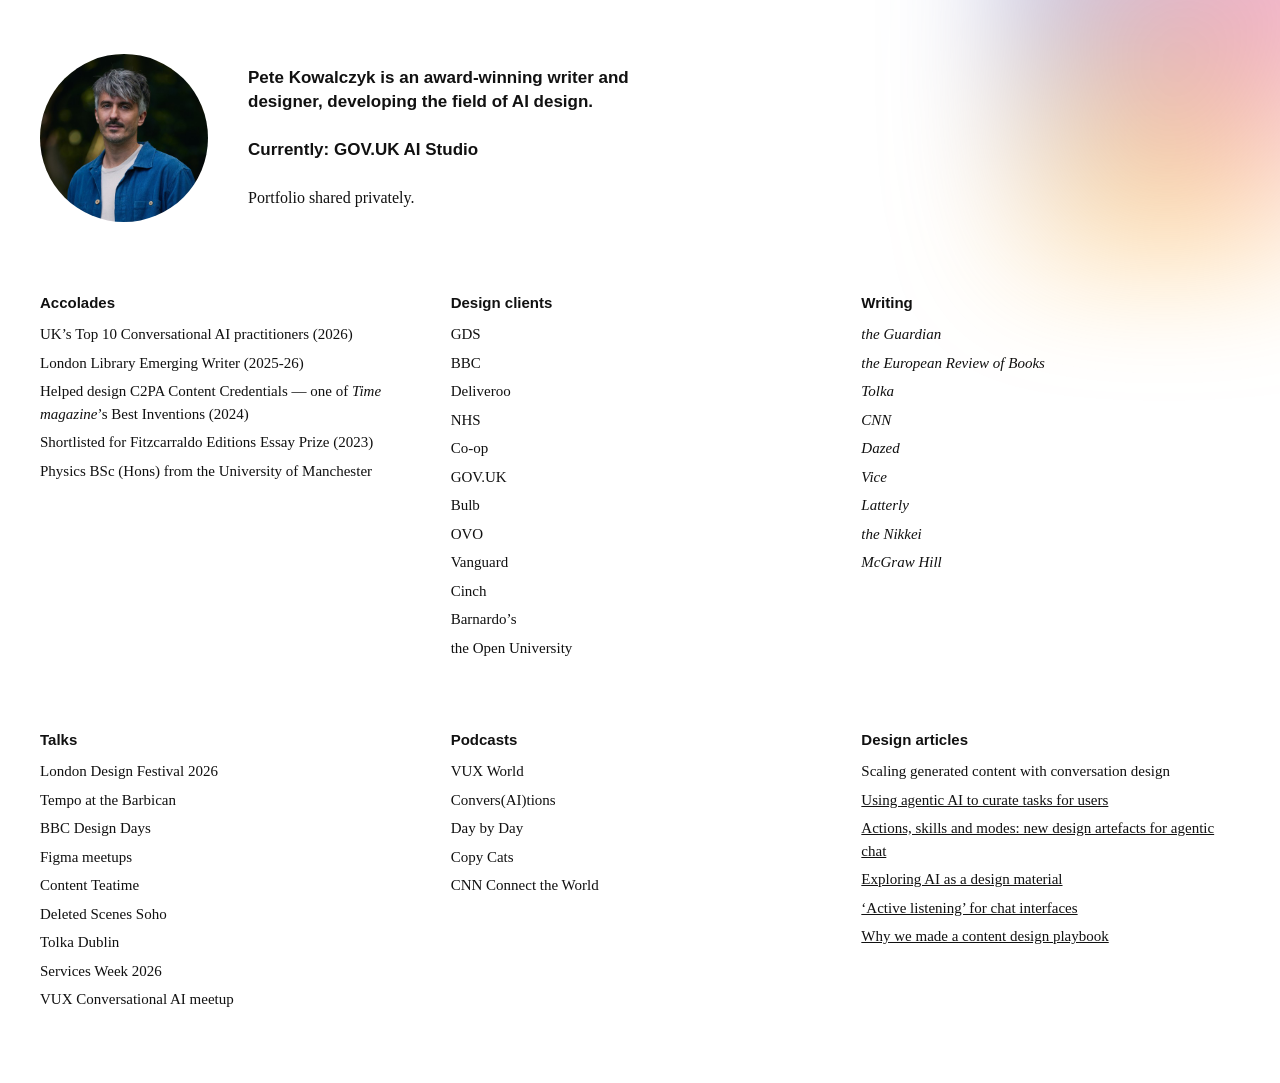
==== index.html @ ee5cc06d "Password-protect case studies page, add new design article entry Case studies content is now client-" ====
<!DOCTYPE html>
<html lang="en">
<head>
  <meta charset="UTF-8">
  <meta name="viewport" content="width=device-width, initial-scale=1.0">
  <title>Pete Kowalczyk</title>
  <link rel="stylesheet" href="styles.css">
</head>
<body>
  <div class="blush" aria-hidden="true"></div>
  <main class="page">
    <div class="intro-row">
      <img class="avatar" src="photo.jpg" alt="Pete Kowalczyk">

      <header class="intro">
        <p class="intro__lead">
          Pete Kowalczyk is an award-winning writer and designer, developing the field of AI design.
        </p>

        <p class="intro__current">
          Currently: GOV.UK AI Studio
        </p>

        <p class="intro__portfolio">
          Portfolio shared privately.
        </p>
      </header>
    </div>

    <div class="grid">
      <section class="column">
        <h2>Accolades</h2>
        <ul>
          <li>UK&rsquo;s Top 10 Conversational AI practitioners (2026)</li>
          <li>London Library Emerging Writer (2025-26)</li>
          <li>Helped design C2PA Content Credentials &mdash; one of <em>Time magazine</em>&rsquo;s Best Inventions (2024)</li>
          <li>Shortlisted for Fitzcarraldo Editions Essay Prize (2023)</li>
          <li>Physics BSc (Hons) from the University of Manchester</li>
        </ul>
      </section>

      <section class="column">
        <h2>Design clients</h2>
        <ul>
          <li>GDS</li>
          <li>BBC</li>
          <li>Deliveroo</li>
          <li>NHS</li>
          <li>Co-op</li>
          <li>GOV.UK</li>
          <li>Bulb</li>
          <li>OVO</li>
          <li>Vanguard</li>
          <li>Cinch</li>
          <li>Barnardo&rsquo;s</li>
          <li>the Open University</li>
        </ul>
      </section>

      <section class="column">
        <h2>Writing</h2>
        <ul class="column--italic">
          <li>the Guardian</li>
          <li>the European Review of Books</li>
          <li>Tolka</li>
          <li>CNN</li>
          <li>Dazed</li>
          <li>Vice</li>
          <li>Latterly</li>
          <li>the Nikkei</li>
          <li>McGraw Hill</li>
        </ul>
      </section>
    </div>

    <div class="grid">
      <section class="column">
        <h2>Talks</h2>
        <ul>
          <li>London Design Festival 2026</li>
          <li>Tempo at the Barbican</li>
          <li>BBC Design Days</li>
          <li>Figma meetups</li>
          <li>Content Teatime</li>
          <li>Deleted Scenes Soho</li>
          <li>Tolka Dublin</li>
          <li>Services Week 2026</li>
          <li>VUX Conversational AI meetup</li>
        </ul>
      </section>

      <section class="column">
        <h2>Podcasts</h2>
        <ul>
          <li>VUX World</li>
          <li>Convers(AI)tions</li>
          <li>Day by Day</li>
          <li>Copy Cats</li>
          <li>CNN Connect the World</li>
        </ul>
      </section>

      <section class="column">
        <h2>Design articles</h2>
        <ul>
          <li>Scaling generated content with conversation design</li>
          <li><a href="https://alphagov.github.io/govuk-ai/using-agentic-ai-to-curate-tasks-for-users/" target="_blank" rel="noopener">Using agentic AI to curate tasks for users</a></li>
          <li><a href="https://alphagov.github.io/govuk-ai/actions-skills-modes/" target="_blank" rel="noopener">Actions, skills and modes: new design artefacts for agentic chat</a></li>
          <li><a href="https://alphagov.github.io/govuk-ai/exploring-ai-as-a-design-material/" target="_blank" rel="noopener">Exploring AI as a design material</a></li>
          <li><a href="https://alphagov.github.io/govuk-ai/active-listening-for-chat-interfaces/" target="_blank" rel="noopener">&lsquo;Active listening&rsquo; for chat interfaces</a></li>
          <li><a href="https://medium.com/deliveroo-design/why-we-made-a-content-design-playbook-55f4dd3a2c75" target="_blank" rel="noopener">Why we made a content design playbook</a></li>
        </ul>
      </section>
    </div>
  </main>
</body>
</html>
---- styles.css ----
* {
  box-sizing: border-box;
  margin: 0;
  padding: 0;
}

body {
  background: #ffffff;
  color: #111111;
  min-height: 100vh;
}

.page {
  max-width: 1200px;
  width: calc(100% - 48px);
  margin: 0 auto;
  padding-top: 6vh;
  padding-bottom: 8vh;
}

.intro-row {
  display: flex;
  align-items: center;
  justify-content: flex-start;
  gap: 40px;
  margin-bottom: 8vh;
}

.intro {
  max-width: 460px;
}

.avatar {
  width: 168px;
  height: 168px;
  border-radius: 50%;
  object-fit: cover;
  flex-shrink: 0;
}

.blush {
  position: fixed;
  top: -160px;
  right: -160px;
  width: 460px;
  height: 460px;
  background: radial-gradient(circle at 70% 30%, rgba(233, 30, 99, 0.35), transparent 60%),
              radial-gradient(circle at 40% 70%, rgba(255, 152, 0, 0.35), transparent 55%),
              radial-gradient(circle at 20% 30%, rgba(63, 81, 181, 0.3), transparent 55%);
  filter: blur(50px);
  pointer-events: none;
}

.intro p {
  margin-bottom: 24px;
}

.intro p:last-child {
  margin-bottom: 0;
}

.intro__lead,
.intro__current {
  font-family: -apple-system, BlinkMacSystemFont, "Helvetica Neue", Arial, sans-serif;
  font-weight: 700;
  font-size: 17px;
  line-height: 1.4;
}

.intro__portfolio {
  font-family: Georgia, "Times New Roman", Times, serif;
  font-weight: 400;
  font-size: 16px;
  line-height: 1.5;
}

.column a {
  color: #111111;
}

.column a:hover {
  color: #767676;
}

.grid {
  display: grid;
  grid-template-columns: repeat(3, 1fr);
  gap: 24px 32px;
  margin-bottom: 8vh;
}

.grid:last-child {
  margin-bottom: 0;
}

.column h2 {
  font-family: -apple-system, BlinkMacSystemFont, "Helvetica Neue", Arial, sans-serif;
  font-weight: 700;
  font-size: 15px;
  margin-bottom: 12px;
}

.column ul {
  list-style: none;
  font-family: Georgia, "Times New Roman", Times, serif;
  font-weight: 400;
  font-size: 15px;
  line-height: 1.5;
}

.column li {
  margin-bottom: 6px;
}

.column li:last-child {
  margin-bottom: 0;
}

.column--italic li {
  font-style: italic;
}

@media (max-width: 700px) {
  .grid {
    grid-template-columns: 1fr;
    gap: 32px;
  }

  .intro-row {
    flex-direction: column;
    align-items: flex-start;
    gap: 24px;
  }

  .avatar {
    width: 96px;
    height: 96px;
  }
}

@media (max-width: 480px) {
  .page {
    padding-top: 8vh;
  }

  .intro__lead,
  .intro__current {
    font-size: 15px;
  }

  .intro__portfolio {
    font-size: 14px;
  }
}
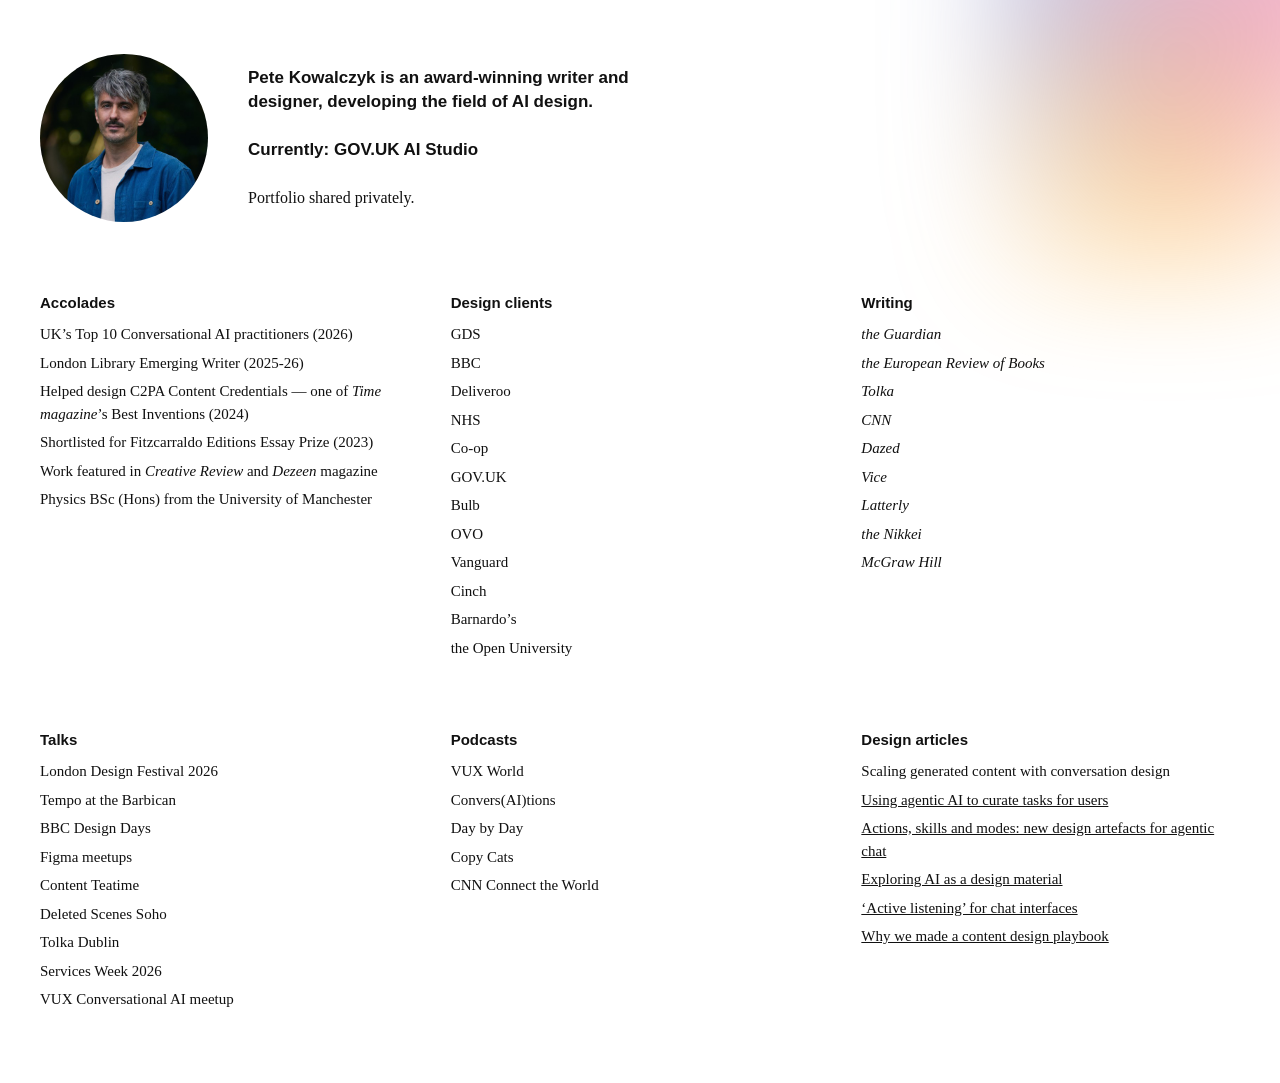
==== commit b3fd143d: "Add Creative Review and Dezeen feature to accolades" ====
--- a/index.html
+++ b/index.html
@@ -35,6 +35,7 @@
           <li>London Library Emerging Writer (2025-26)</li>
           <li>Helped design C2PA Content Credentials &mdash; one of <em>Time magazine</em>&rsquo;s Best Inventions (2024)</li>
           <li>Shortlisted for Fitzcarraldo Editions Essay Prize (2023)</li>
+          <li>Work featured in <em>Creative Review</em> and <em>Dezeen</em> magazine</li>
           <li>Physics BSc (Hons) from the University of Manchester</li>
         </ul>
       </section>
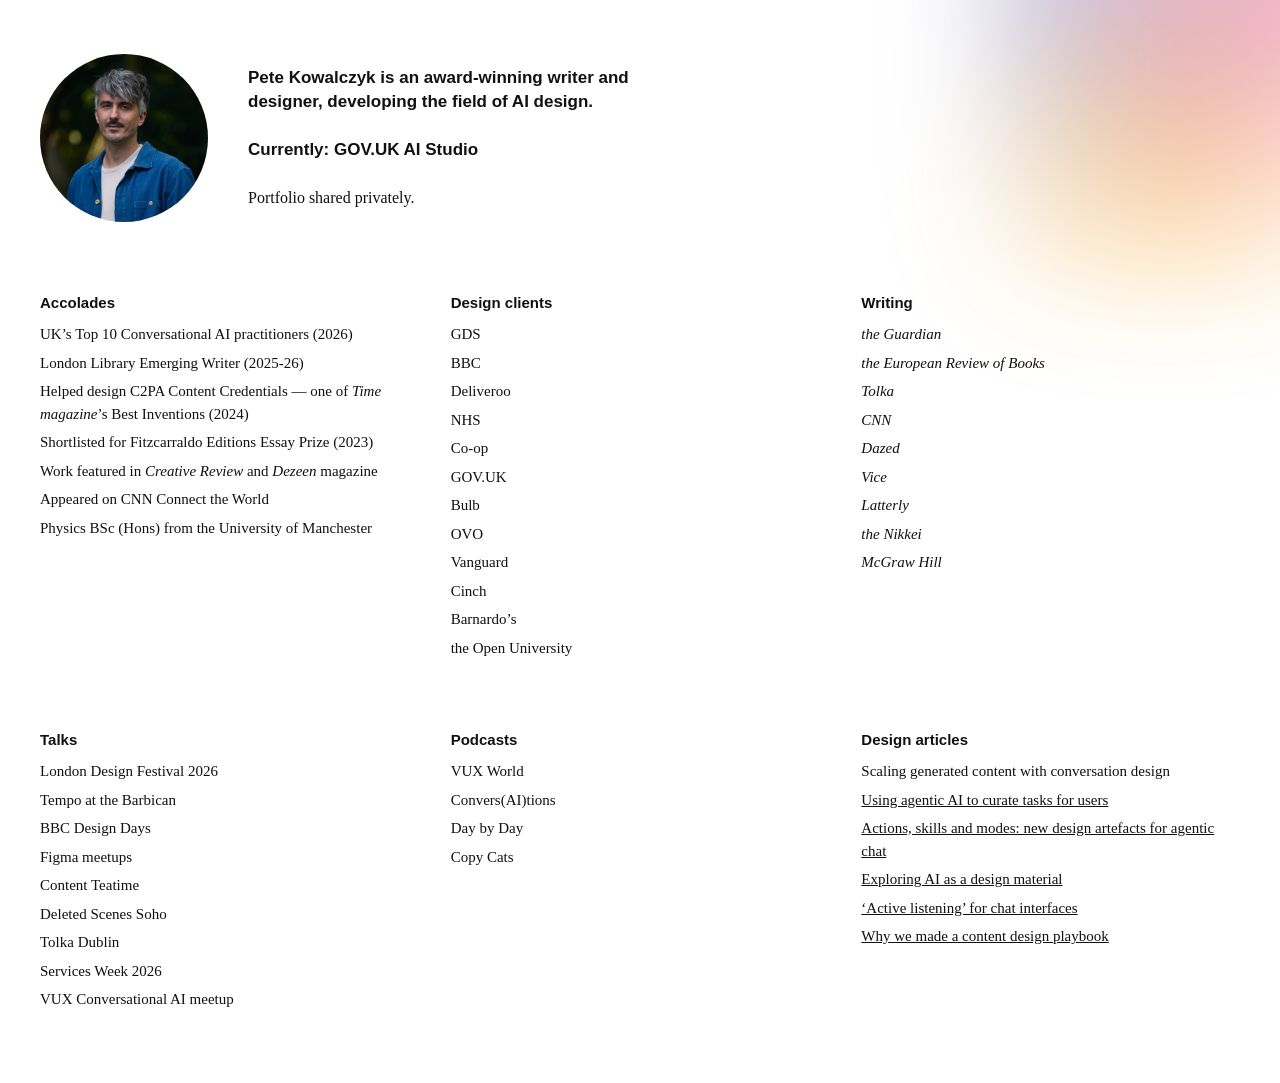
==== commit 98038b45: "Move CNN Connect the World from podcasts to accolades" ====
--- a/index.html
+++ b/index.html
@@ -36,6 +36,7 @@
           <li>Helped design C2PA Content Credentials &mdash; one of <em>Time magazine</em>&rsquo;s Best Inventions (2024)</li>
           <li>Shortlisted for Fitzcarraldo Editions Essay Prize (2023)</li>
           <li>Work featured in <em>Creative Review</em> and <em>Dezeen</em> magazine</li>
+          <li>Appeared on CNN Connect the World</li>
           <li>Physics BSc (Hons) from the University of Manchester</li>
         </ul>
       </section>
@@ -97,7 +98,6 @@
           <li>Convers(AI)tions</li>
           <li>Day by Day</li>
           <li>Copy Cats</li>
-          <li>CNN Connect the World</li>
         </ul>
       </section>
 
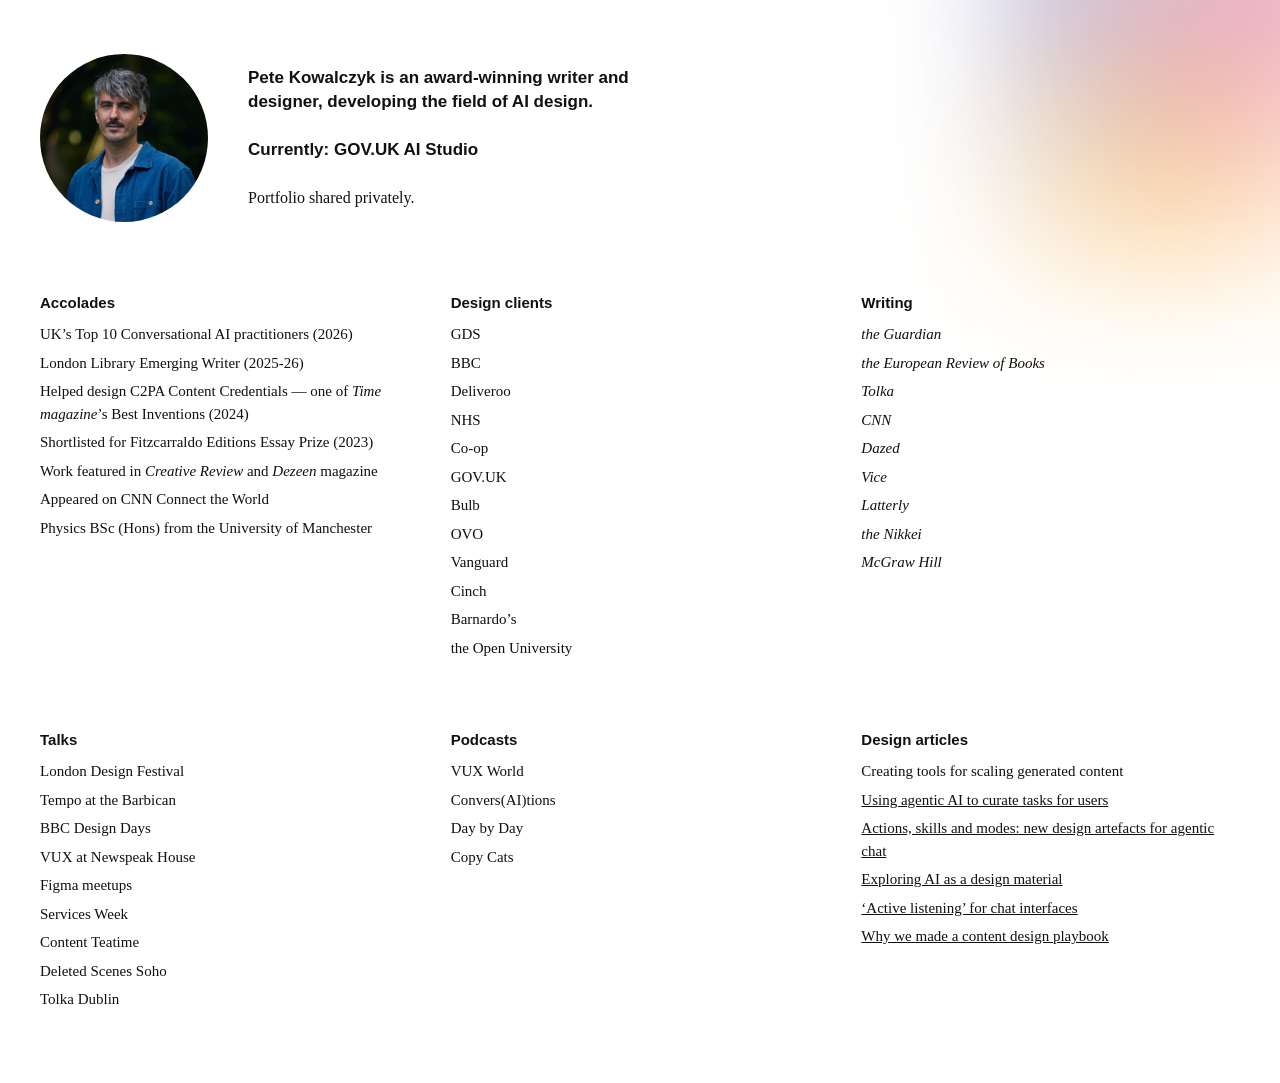
==== commit bf4d9842: "Update talks list and rename top design article Co-Authored-By: Claude Sonnet 5.5 <noreply@anthropic" ====
--- a/index.html
+++ b/index.html
@@ -79,15 +79,15 @@
       <section class="column">
         <h2>Talks</h2>
         <ul>
-          <li>London Design Festival 2026</li>
+          <li>London Design Festival</li>
           <li>Tempo at the Barbican</li>
           <li>BBC Design Days</li>
+          <li>VUX at Newspeak House</li>
           <li>Figma meetups</li>
+          <li>Services Week</li>
           <li>Content Teatime</li>
           <li>Deleted Scenes Soho</li>
           <li>Tolka Dublin</li>
-          <li>Services Week 2026</li>
-          <li>VUX Conversational AI meetup</li>
         </ul>
       </section>
 
@@ -104,7 +104,7 @@
       <section class="column">
         <h2>Design articles</h2>
         <ul>
-          <li>Scaling generated content with conversation design</li>
+          <li>Creating tools for scaling generated content</li>
           <li><a href="https://alphagov.github.io/govuk-ai/using-agentic-ai-to-curate-tasks-for-users/" target="_blank" rel="noopener">Using agentic AI to curate tasks for users</a></li>
           <li><a href="https://alphagov.github.io/govuk-ai/actions-skills-modes/" target="_blank" rel="noopener">Actions, skills and modes: new design artefacts for agentic chat</a></li>
           <li><a href="https://alphagov.github.io/govuk-ai/exploring-ai-as-a-design-material/" target="_blank" rel="noopener">Exploring AI as a design material</a></li>
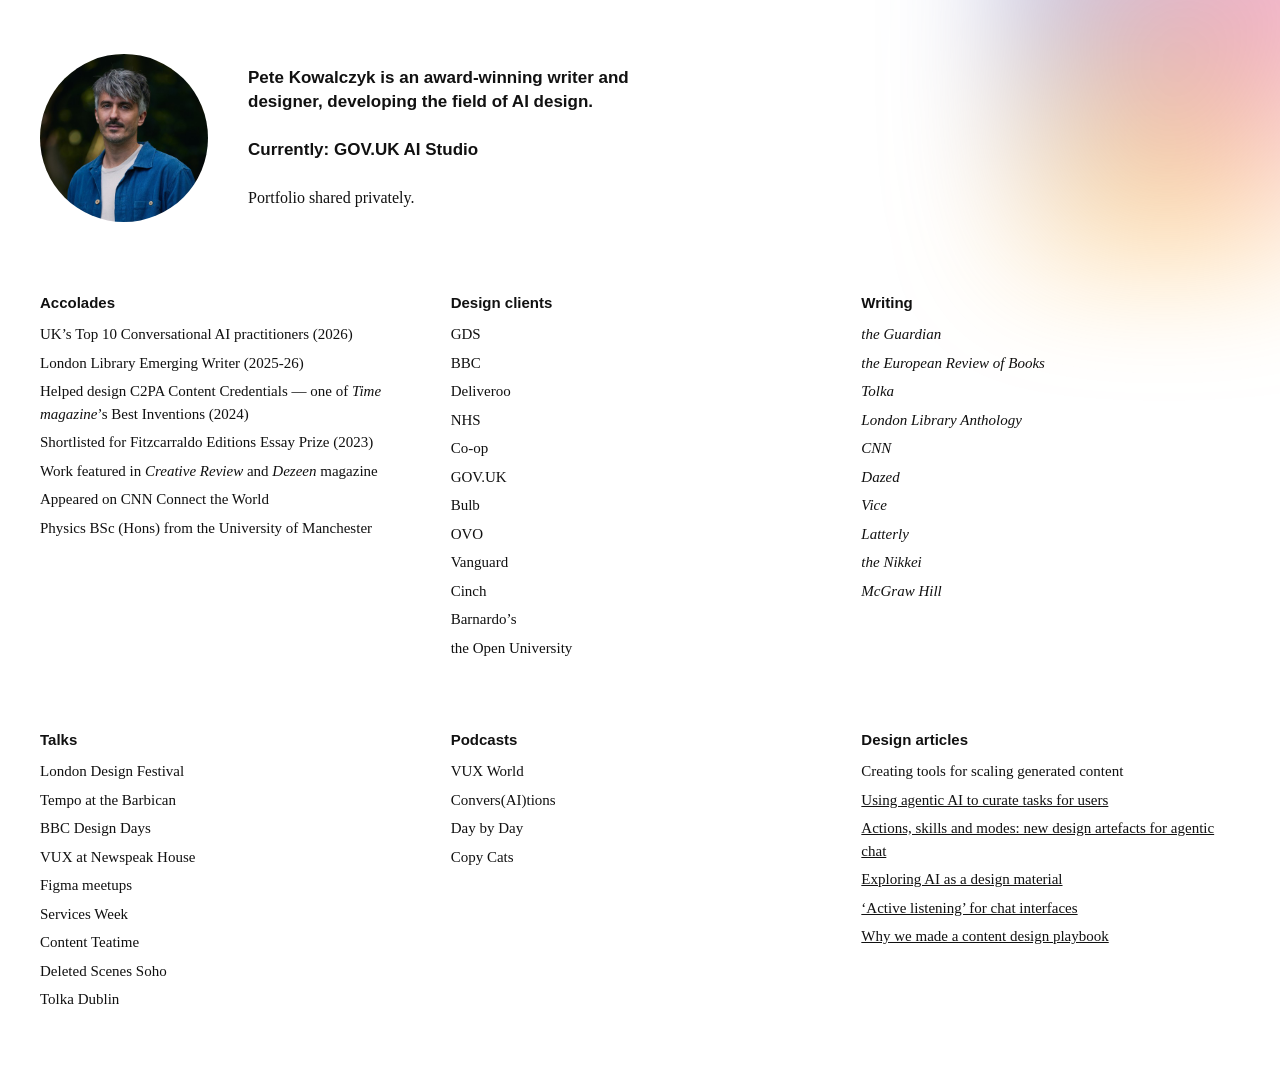
==== commit 60ce0dc7: "Add London Library Anthology to writing list Co-Authored-By: Claude Sonnet 5.5 <noreply@anthropic.co" ====
--- a/index.html
+++ b/index.html
@@ -65,6 +65,7 @@
           <li>the Guardian</li>
           <li>the European Review of Books</li>
           <li>Tolka</li>
+          <li>London Library Anthology</li>
           <li>CNN</li>
           <li>Dazed</li>
           <li>Vice</li>
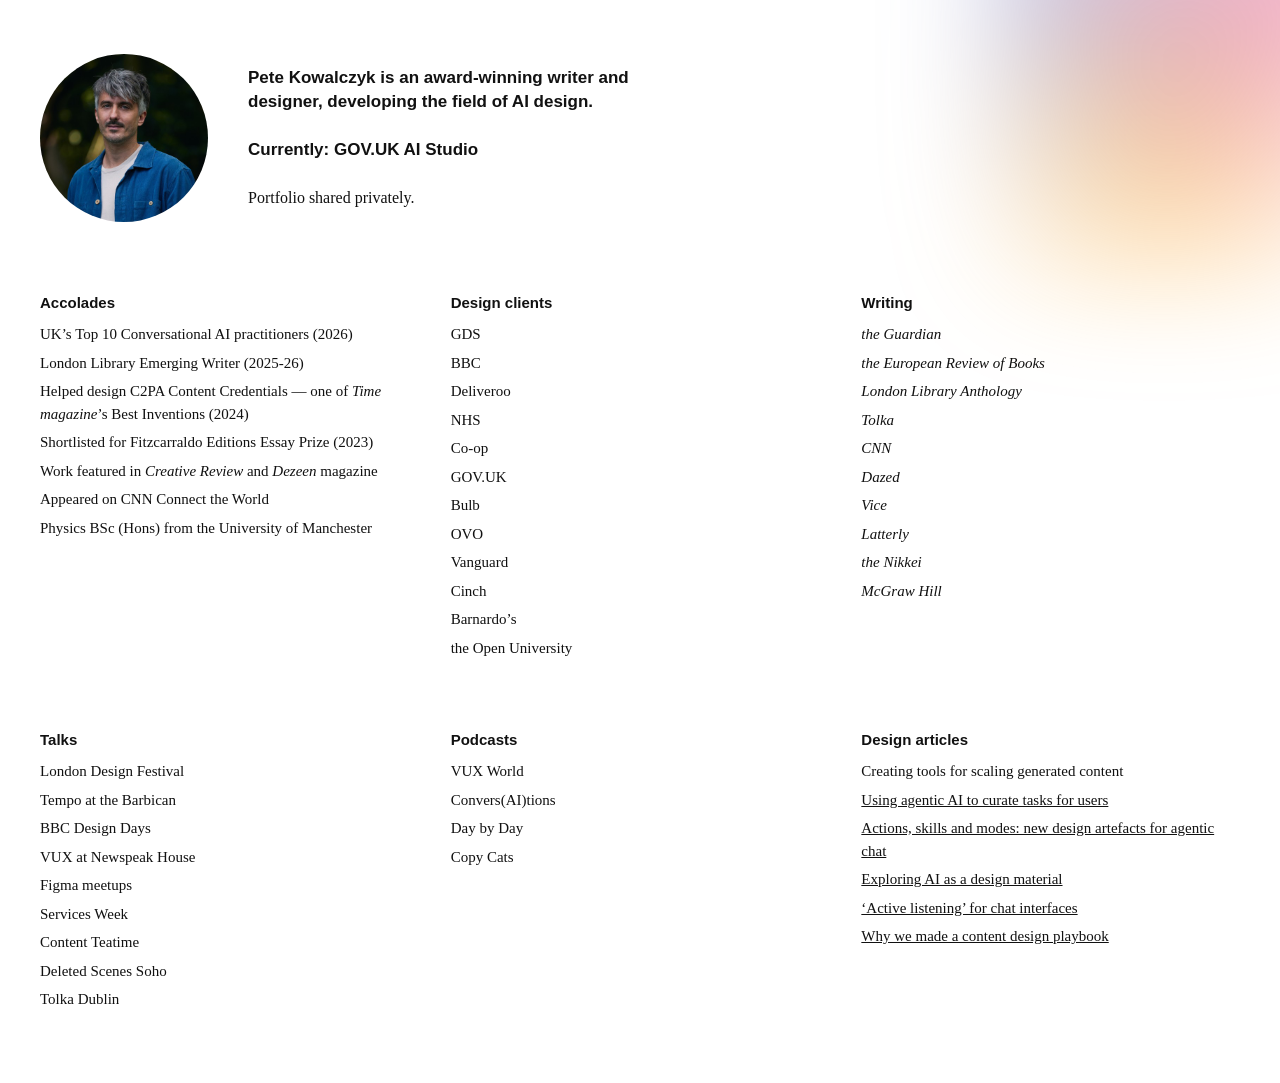
==== commit d844f812: "Move London Library Anthology above Tolka in writing list Co-Authored-By: Claude Sonnet 5.5 <noreply" ====
--- a/index.html
+++ b/index.html
@@ -64,8 +64,8 @@
         <ul class="column--italic">
           <li>the Guardian</li>
           <li>the European Review of Books</li>
+          <li>London Library Anthology</li>
           <li>Tolka</li>
-          <li>London Library Anthology</li>
           <li>CNN</li>
           <li>Dazed</li>
           <li>Vice</li>
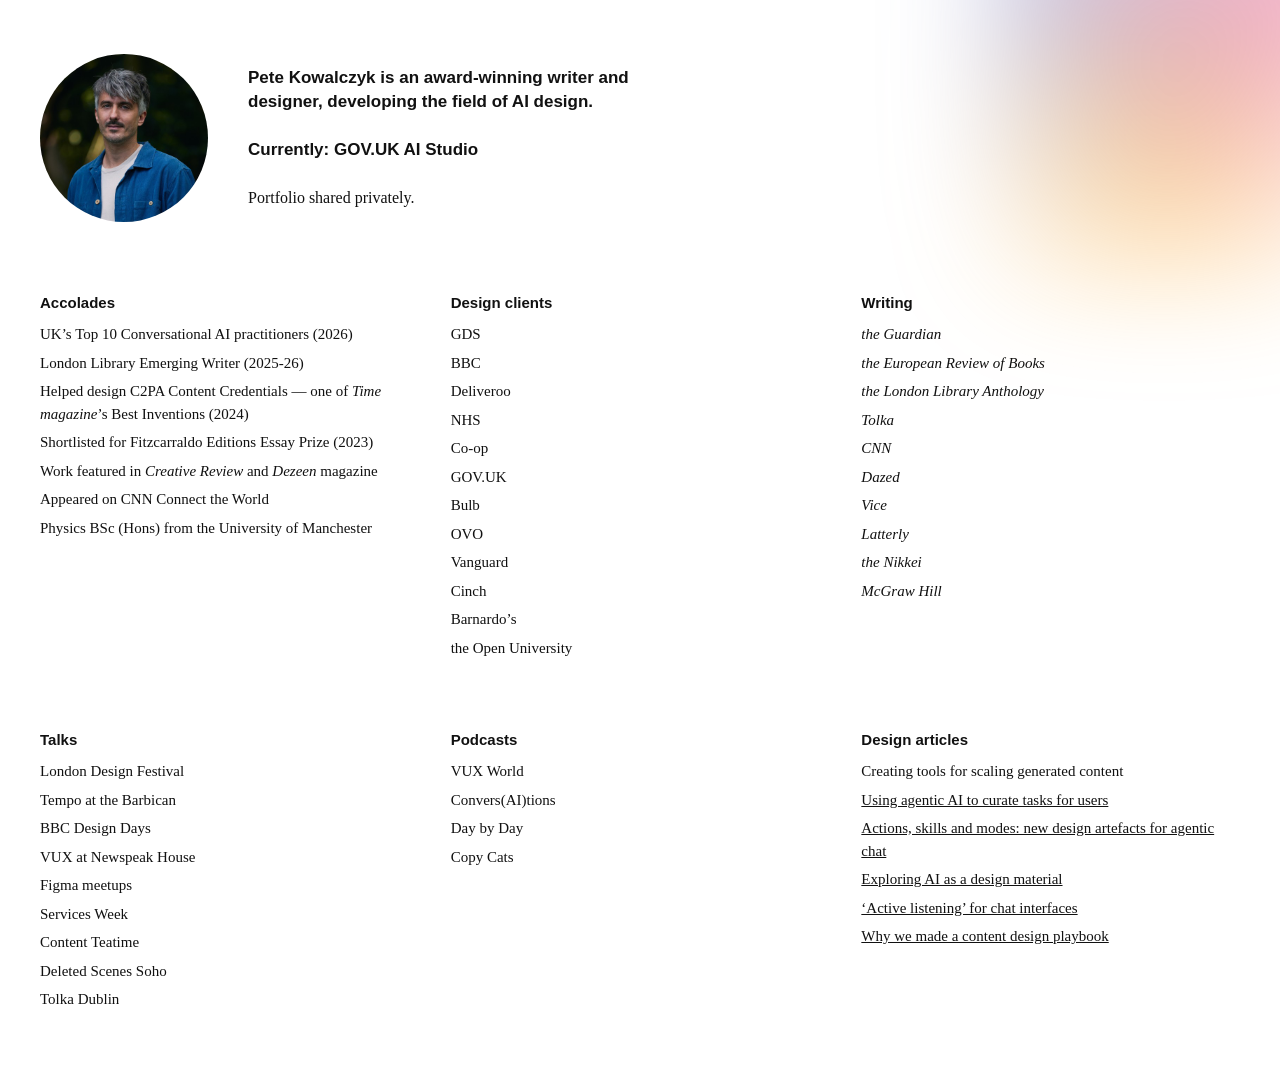
==== commit 46579c69: "Add 'the' to London Library Anthology in writing list Co-Authored-By: Claude Sonnet 5.5 <noreply@ant" ====
--- a/index.html
+++ b/index.html
@@ -64,7 +64,7 @@
         <ul class="column--italic">
           <li>the Guardian</li>
           <li>the European Review of Books</li>
-          <li>London Library Anthology</li>
+          <li>the London Library Anthology</li>
           <li>Tolka</li>
           <li>CNN</li>
           <li>Dazed</li>
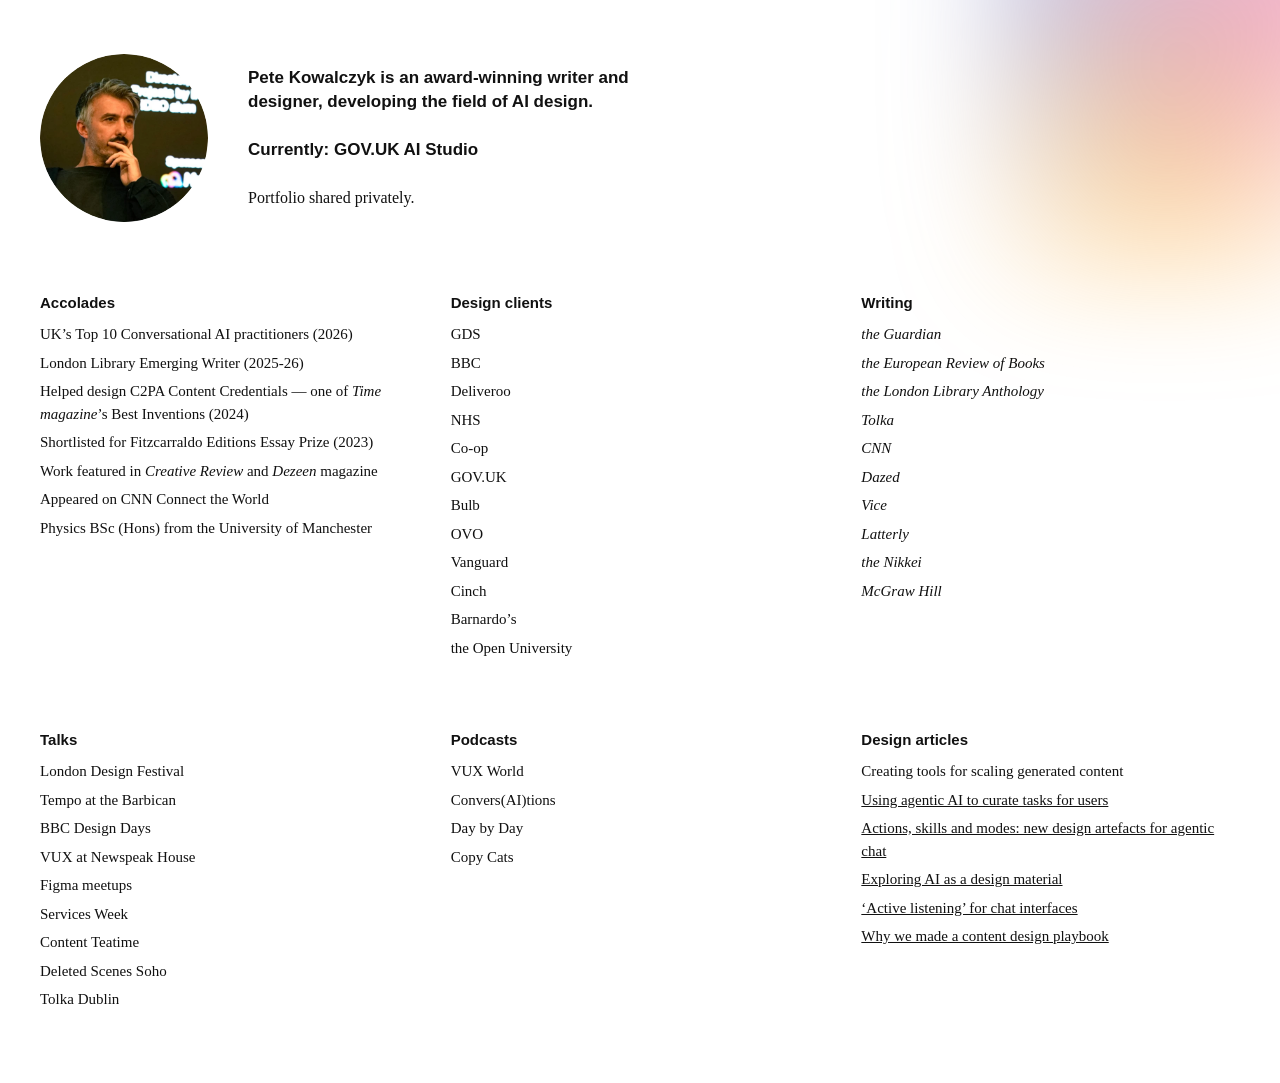
==== commit b6cff699: "Swap headshot for new photo Co-Authored-By: Claude Sonnet 5.5 <noreply@anthropic.com>" ====
--- a/index.html
+++ b/index.html
@@ -10,7 +10,7 @@
   <div class="blush" aria-hidden="true"></div>
   <main class="page">
     <div class="intro-row">
-      <img class="avatar" src="photo.jpg" alt="Pete Kowalczyk">
+      <img class="avatar" src="photo.webp" alt="Pete Kowalczyk">
 
       <header class="intro">
         <p class="intro__lead">
